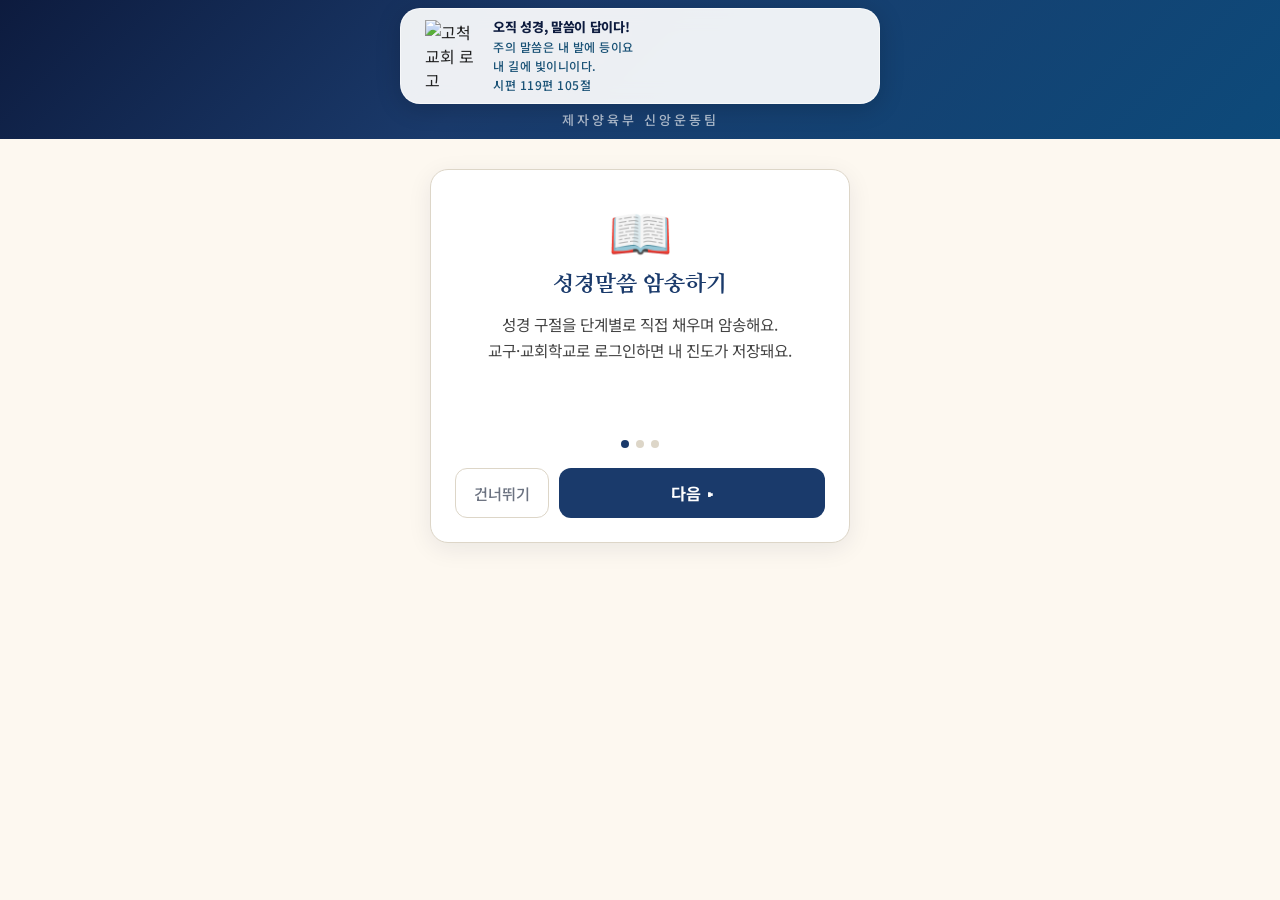
==== index.html @ 645f90b3 "앱 캐시 버전 갱신" ====
<!DOCTYPE html>
<html lang="ko">
<head>
  <meta charset="UTF-8" />
  <meta name="viewport" content="width=device-width, initial-scale=1.0" />
  <script>
    // 야간(다크) 모드: 기본값은 화이트, 사용자가 직접 선택해 저장한 경우만 다크 적용
    (function () {
      try {
        if (localStorage.getItem("theme") === "dark") document.documentElement.classList.add("dark");
      } catch (e) {}
    })();
  </script>
  <title>성경말씀 암송 | 오직 성경, 말씀이 답이다!</title>
  <meta name="description" content="주의 말씀은 내 발에 등이요 내 길에 빛이니이다" />

  <link rel="icon" href="favicon.png" />
  <link rel="apple-touch-icon" href="favicon.png" />
  <link rel="manifest" href="manifest.json" />
  <meta name="theme-color" content="#1a3a6b" />
  <meta name="mobile-web-app-capable" content="yes" />
  <meta name="apple-mobile-web-app-capable" content="yes" />
  <meta name="apple-mobile-web-app-status-bar-style" content="black-translucent" />
  <meta name="apple-mobile-web-app-title" content="성경암송" />

  <meta property="og:type" content="website" />
  <meta property="og:title" content="성경말씀 암송 | 오직 성경, 말씀이 답이다!" />
  <meta property="og:description" content="주의 말씀은 내 발에 등이요 내 길에 빛이니이다" />
  <meta property="og:image" content="https://sewoongkim1.github.io/bible-memorize-church-app/og-cover.png" />
  <meta property="og:image:width" content="1200" />
  <meta property="og:image:height" content="630" />
  <meta property="og:url" content="https://sewoongkim1.github.io/bible-memorize-church-app/" />
  <meta property="og:site_name" content="고척교회 제자양육부 신앙운동팀" />
  <meta name="twitter:card" content="summary_large_image" />

  <link rel="preconnect" href="https://fonts.googleapis.com" />
  <link href="https://fonts.googleapis.com/css2?family=Gowun+Batang:wght@400;700&family=Nanum+Myeongjo:wght@400;700;800&family=Noto+Sans+KR:wght@300;400;500;700;800&display=swap" rel="stylesheet" />
  <link rel="stylesheet" href="style.css?v=20260702a" />
</head>
<body>
  <!-- 앱 시작 스플래시 화면 -->
  <div id="splash">
    <div class="splash-inner">
      <img id="splash-logo" src="https://sewoongkim1.github.io/summer-bible/logo3.png" alt="고척교회" />
      <div class="splash-title">오직 성경, 말씀이 답이다!</div>
      <div class="splash-sub">주의 말씀은 내 발에 등이요<br>내 길에 빛이니이다</div>
    </div>
  </div>
  <script>
    window.__splashStart = Date.now(); // 스플래시 최소 노출 시간 계산용
    // 스플래시 숨기기(콘텐츠 준비되면 app.js가 호출, 못 부르면 최대 4초 뒤 자동)
    window.hideSplash = function () {
      var s = document.getElementById("splash");
      if (!s) return;
      s.classList.add("hide");
      setTimeout(function () { if (s && s.parentNode) s.parentNode.removeChild(s); }, 450);
    };
    setTimeout(window.hideSplash, 7000); // 안전장치(app.js가 최소 5초 유지 후 닫음)
  </script>

  <div class="page-header">
    <div class="logo-wrap">
      <img src="https://sewoongkim1.github.io/summer-bible/logo3.png" alt="고척교회 로고" />
      <div class="logo-tagline">
        <span class="tagline-main">오직 성경, 말씀이 답이다!</span>
        <span class="tagline-sub">주의 말씀은 내 발에 등이요</span>
        <span class="tagline-sub">내 길에 빛이니이다.</span>
        <span class="tagline-sub">시편 119편 105절</span>
      </div>
    </div>
    <p class="hero-subtitle">제자양육부 신앙운동팀</p>
  </div>

  <main id="app">
    <p style="text-align:center;padding:40px">불러오는 중...</p>
  </main>

  <script src="app.js?v=20260702a"></script>
</body>
</html>
---- style.css ----
/* ============================================================
   말씀 한 절 암송 테스트 — 등록 시스템과 동일한 톤
   ============================================================ */
:root {
  --navy: #1a3a6b;
  --navy-dark: #0d1b3e;
  --gold: #c8a84b;
  --cream: #fdf8f0;
  --white: #ffffff;
  --gray: #6b7280;
  --light: #f3f0ea;
  --border: #ddd6c8;
  --green: #2c5f2d;
  --error: #c0392b;
}

* { box-sizing: border-box; margin: 0; padding: 0; }

body {
  font-family: "Noto Sans KR", sans-serif;
  background: var(--cream);
  color: #222;
  min-height: 100vh;
}

/* ---------- 카카오톡 인앱 브라우저 안내 배너 ---------- */
.kakao-ext-bar {
  display: flex; align-items: center; flex-wrap: wrap; gap: 6px 10px;
  background: #fee500; color: #3a1d1d; /* 카카오 옐로 */
  padding: 9px 14px; font-size: 13px; font-weight: 600;
}
.kakao-ext-bar .kakao-ext-msg { flex: 1 1 auto; min-width: 140px; }
.kakao-ext-bar .kakao-ext-open {
  background: #1a3a6b; color: #fff; text-decoration: none;
  padding: 6px 12px; border-radius: 16px; font-weight: 700; white-space: nowrap;
}
.kakao-ext-bar .kakao-ext-close {
  background: transparent; border: none; color: #3a1d1d;
  font-size: 15px; cursor: pointer; padding: 2px 4px; line-height: 1;
}
.kakao-ext-bar .kakao-ext-hint {
  flex: 1 0 100%; font-size: 11px; font-weight: 500; color: #6b4e00;
}

/* ---------- 브랜드 헤더 ---------- */
.page-header {
  display: flex;
  flex-direction: column;
  align-items: center;
  background: linear-gradient(135deg, #0d1b3e 0%, #1a3a6b 40%, #0d4a7a 100%);
  padding: 8px 20px 10px;
  width: 100%;
}
.logo-wrap {
  background: rgba(255, 255, 255, 0.92);
  backdrop-filter: blur(10px);
  border: 1px solid rgba(255, 255, 255, 0.6);
  border-radius: 20px;
  padding: 10px 24px;
  margin-bottom: 6px;
  display: flex;
  align-items: center;
  gap: 18px;
  box-shadow: 0 4px 24px rgba(0, 0, 0, 0.18);
  width: 100%;
  max-width: 480px;
}
.logo-wrap img { width: 50px; height: auto; display: block; flex-shrink: 0; }
.logo-tagline { display: flex; flex-direction: column; gap: 2px; }
.logo-tagline .tagline-main {
  font-size: 13px; font-weight: 800; color: #0d1b3e;
  letter-spacing: -0.3px; line-height: 1.3;
}
.logo-tagline .tagline-sub {
  font-size: 12px; font-weight: 500; color: #1a5276; letter-spacing: 0.5px;
}
.hero-subtitle {
  font-size: 13px; font-weight: 500;
  color: rgba(255, 255, 255, 0.65); letter-spacing: 3px;
}

/* ---------- 본문 래퍼 ---------- */
#app {
  max-width: 600px;
  margin: 0 auto;
  padding: 12px 16px 28px;
}

h1 {
  font-family: "Nanum Myeongjo", serif;
  font-size: 12.6px; /* 기존 18px의 0.7배 */
  font-weight: 800;
  color: var(--navy);
  text-align: center;
  letter-spacing: -0.3px;
  margin-bottom: 20px;
}

.error { color: var(--error); }

/* '매일 암송 구절 알림 받기' 버튼 — 요약 카드 안에서 다른 버튼과 같은 너비 */
.remind-cta {
  display: block;
  width: 100%;
  margin: 0 0 8px;
  text-align: center;
  background: #eef1f8;
  border: 1.5px solid var(--navy);
  color: var(--navy);
  font-weight: 700;
  text-decoration: none;
  padding: 12px;
  border-radius: 12px;
  font-size: .98rem;
  transition: background 0.15s, color 0.15s;
}
.remind-cta:hover { background: var(--navy); color: #fff; }

/* 본문 상단 제목 (가운데 정렬) */
.page-title {
  display: block;
  text-align: center;
  font-family: "Noto Sans KR", sans-serif; /* 헤더 tagline-main과 동일 폰트 */
  font-size: 12.8px;
  font-weight: 800;
  color: var(--navy);
  letter-spacing: -0.3px;
  margin-bottom: 20px;
}

/* 진입 화면 헤더 (가운데 정렬 타이틀 + 부제) */
.entry-header { text-align: center; margin-bottom: 2px; }
.entry-main-title {
  font-family: "Noto Sans KR", sans-serif;
  font-size: 18px; font-weight: 800; color: var(--navy);
  letter-spacing: -0.3px; line-height: 1.25; margin: 0;
}
.entry-sub-title {
  font-family: "Nanum Myeongjo", serif;
  font-weight: 600; color: #1a5276; margin: 4px 0 0;
  /* 모바일에서도 한 줄 유지: 화면 폭에 맞춰 글자 크기 축소 */
  white-space: nowrap;
  font-size: clamp(11px, 3.7vw, 15px);
  letter-spacing: -0.2px;
}

/* ---------- 화면 1: 구절 목록 ---------- */
.verse-grid {
  display: flex;
  flex-direction: column;
  gap: 6px;
}

/* 가로로 긴 카드(한 줄 = 한 구절) */
.verse-card {
  position: relative;
  display: flex;
  align-items: center;
  gap: 10px;
  background: var(--white);
  border: 1px solid var(--border);
  border-radius: 12px;
  padding: 7px 14px;
  cursor: pointer;
  box-shadow: 0 2px 12px rgba(26, 58, 107, 0.08);
  transition: transform 0.12s, box-shadow 0.12s;
}
.verse-card:hover {
  transform: translateY(-1px);
  box-shadow: 0 4px 16px rgba(26, 58, 107, 0.14);
}
.verse-card.status-done {
  border-color: var(--gold);
  background: #fffdf6;
}

.verse-no {
  font-family: "Nanum Myeongjo", serif;
  color: var(--gold);
  font-size: 15px;
  font-weight: 800;
  min-width: 30px;
  text-align: center;
}
.verse-ref {
  font-weight: 700;
  font-size: 15px;
  color: var(--navy);
  white-space: nowrap;
}
.verse-hint {
  flex: 1;
  min-width: 0; /* flex 항목이 줄어들며 ellipsis 되도록(한 줄 유지) */
  color: var(--gray);
  font-size: 13px;
  white-space: nowrap;
  overflow: hidden;
  text-overflow: ellipsis;
}

/* 진행 상태 배지 */
.verse-status {
  flex-shrink: 0;
  margin-left: auto;
  font-size: 11px;
  font-weight: 700;
  padding: 3px 10px;
  border-radius: 12px;
  white-space: nowrap;
}
.verse-status.status-none { color: var(--gray); background: var(--light); }
.verse-status.status-s1 { color: var(--navy); background: #e7ecf5; }
.verse-status.status-s2 { color: var(--white); background: var(--navy); }
.verse-status.status-done { color: var(--navy-dark); background: #f4e3ad; }

/* 구절 목록 카드 '듣기' 버튼(아이콘, 한 줄 유지) */
.card-listen {
  flex-shrink: 0;
  width: 36px; height: 36px; padding: 0;
  display: flex; align-items: center; justify-content: center;
  background: #eef1f8; border: 1px solid var(--border);
  border-radius: 999px; font-size: 17px; cursor: pointer;
  transition: background 0.15s;
}
.card-listen:hover { background: #dde4f2; }

/* ---------- 화면 2: 테스트 ---------- */
.test-top {
  display: flex;
  align-items: center;
  justify-content: space-between;
  margin-bottom: 16px;
}
.test-head {
  display: flex;
  align-items: center;
  gap: 10px;
}

/* 정답 보기 + 음성 암송 버튼을 한 줄에 (줄넘김 방지) */
.btn-row {
  display: flex;
  align-items: center;
  justify-content: center;
  gap: 6px;
  flex-wrap: nowrap;
}
.btn-row .answer-btn,
.btn-row .voice-btn,
.btn-row .voice-stop {
  margin-top: 0;
  flex: 1 1 0;
  min-width: 0;
  max-width: 170px;
  justify-content: center;
  padding: 9px 6px;
  font-size: 12px;
  white-space: nowrap;
}
.btn-row .voice-stop { border-radius: 22px; }
.voice-btn:disabled,
.voice-stop:disabled { opacity: 0.4; cursor: not-allowed; }

.back-btn,
.answer-btn {
  display: inline-flex;
  align-items: center;
  gap: 4px;
  background: #eef1f8; /* 옅은 네이비 톤 */
  border: 1.5px solid var(--navy);
  color: var(--navy);
  font-weight: 700;
  cursor: pointer;
  padding: 7px 15px;
  border-radius: 20px;
  font-size: 13px;
  font-family: inherit;
  transition: background 0.15s, color 0.15s;
}
.back-btn:hover,
.answer-btn:hover { background: var(--navy); color: var(--white); }

.test-screen {
  max-width: 480px;
  margin: 0 auto;
}

.test-card {
  padding: 24px;
  background: var(--white);
  border: 1px solid var(--border);
  border-radius: 12px;
  box-shadow: 0 2px 12px rgba(26, 58, 107, 0.08);
}

/* 단계 위 설교 영상 링크 */
.sermon-banner {
  display: flex;
  align-items: center;
  gap: 12px;
  background: linear-gradient(135deg, #0d1b3e 0%, #1a3a6b 100%);
  color: var(--white);
  text-decoration: none;
  padding: 12px 16px;
  border-radius: 10px;
  margin-top: 18px;
}
.sermon-banner:hover { filter: brightness(1.1); }
.sermon-banner-icon {
  flex-shrink: 0;
  width: 30px;
  height: 30px;
  border-radius: 50%;
  background: var(--gold);
  color: var(--navy-dark);
  font-size: 12px;
  display: flex;
  align-items: center;
  justify-content: center;
}
.sermon-banner-text { display: flex; flex-direction: column; gap: 1px; line-height: 1.35; }
.sermon-banner-title { font-size: 14px; font-weight: 700; }
.sermon-banner-pastor { font-size: 11px; color: rgba(255, 255, 255, 0.7); }

.test-stage {
  display: inline-block;
  background: var(--navy);
  color: var(--white);
  font-size: 11px;
  font-weight: 700;
  padding: 3px 12px;
  border-radius: 12px;
  letter-spacing: 1px;
}
.test-ref {
  font-family: "Nanum Myeongjo", serif;
  font-weight: 800;
  font-size: 15.4px;
  color: var(--navy);
  letter-spacing: 0.3px;
  padding-left: 10px;
  border-left: 3px solid var(--gold);
  line-height: 1.1;
}
.test-sentence {
  font-family: "Gowun Batang", serif;
  font-weight: 700;
  font-size: 19px;
  line-height: 2.1;
  margin-bottom: 20px;
  color: #1a1a1a;
}
.word-fixed { margin-right: 4px; }

.word-input {
  text-align: center;
  font-family: "Gowun Batang", serif;
  font-weight: 700;
  font-size: 19px;
  min-width: 2.5em;
  margin: 0 3px;
  padding: 0 2px;
  border: none;
  border-bottom: 2px solid var(--border);
  outline: none;
  background: transparent;
  color: #222;
}
.word-input:focus { border-bottom-color: var(--navy); }
.word-input.correct { border-bottom-color: var(--green); color: var(--green); }
.word-input.wrong {
  border-bottom-color: var(--error);
  color: var(--error);
  animation: shake 0.2s;
}

@keyframes shake {
  0%, 100% { transform: translateX(0); }
  25% { transform: translateX(-3px); }
  75% { transform: translateX(3px); }
}

/* ---------- 정답 보기 ---------- */
/* .answer-btn 스타일은 .back-btn과 통일 (위쪽 공통 규칙 참고) */

.answer-panel {
  margin-top: 14px;
  padding: 16px;
  background: var(--light);
  border: 1px solid var(--border);
  border-radius: 10px;
}
.answer-panel[hidden] { display: none; }
.answer-title {
  font-size: 11px;
  font-weight: 700;
  color: var(--gold);
  letter-spacing: 1px;
  margin-bottom: 8px;
}
.answer-text {
  font-family: "Gowun Batang", serif;
  font-weight: 700;
  font-size: 18px;
  line-height: 1.95;
  color: #1a1a1a;
}
.answer-text .ans-word {
  color: var(--navy);
  background: #f4e3ad;
  border-radius: 3px;
  padding: 0 3px;
  font-weight: 700;
}
.back-to-test-btn {
  margin-top: 14px;
  background: var(--navy);
  color: var(--white);
  border: none;
  padding: 9px 18px;
  border-radius: 8px;
  cursor: pointer;
  font-size: 13px;
  font-weight: 700;
  font-family: inherit;
}
.back-to-test-btn:hover { background: #16315c; }

/* ---------- 음성 암송 ---------- */
.voice-btn {
  display: inline-flex;
  align-items: center;
  gap: 5px;
  margin-top: 14px;
  background: var(--gold);
  color: var(--navy-dark);
  border: none;
  font-weight: 800;
  cursor: pointer;
  padding: 10px 18px;
  border-radius: 22px;
  font-size: 14px;
  font-family: inherit;
}
.voice-btn:hover { filter: brightness(1.05); }

.voice-panel {
  margin-top: 14px;
  padding: 16px;
  background: var(--light);
  border: 1px solid var(--border);
  border-radius: 10px;
  text-align: center;
}
.voice-panel[hidden] { display: none; }
.voice-status { font-size: 13px; color: var(--navy); font-weight: 700; }
.voice-live { margin: 10px 0; min-height: 22px; font-size: 15px; color: #333; line-height: 1.6; }
.voice-stop {
  background: var(--error); color: #fff; border: none; font-weight: 700;
  padding: 9px 18px; border-radius: 8px; cursor: pointer; font-family: inherit; font-size: 13px;
}

.voice-result { margin-top: 14px; }
.voice-result:empty { display: none; }
.voice-summary { font-size: 14px; color: var(--gray); margin-bottom: 10px; }
.voice-pct { font-weight: 800; }
.voice-pct.pass { color: var(--green); }
.voice-pct.fail { color: var(--error); }
.voice-words { font-size: 17px; line-height: 1.9; margin-bottom: 10px; }
.voice-words .v-ok { color: var(--green); font-weight: 700; }
.voice-words .v-no { color: var(--error); text-decoration: line-through; opacity: 0.7; }
.voice-heard { font-size: 12px; color: var(--gray); background: var(--cream); border: 1px dashed var(--border); border-radius: 8px; padding: 8px 10px; margin-bottom: 10px; }
.voice-msg { font-size: 13px; color: var(--gray); line-height: 1.7; margin-top: 12px; }

/* ---------- 결과 ---------- */
#result-area { margin-top: 14px; text-align: center; }
#result-area:empty { display: none; }
.result-score {
  font-family: "Nanum Myeongjo", serif;
  font-size: 34px;
  font-weight: 800;
  color: var(--navy);
  margin-top: 20px;
}
.result-label { color: var(--gray); margin-top: 2px; }
.result-actions { margin-top: 14px; }

.next-btn {
  background: var(--navy);
  color: var(--white);
  border: none;
  padding: 10px 22px;
  border-radius: 8px;
  cursor: pointer;
  font-size: 14px;
  font-weight: 700;
  font-family: inherit;
}
.next-btn:hover { background: #16315c; }

.complete-badge {
  display: inline-block;
  background: var(--navy);
  color: var(--gold);
  font-weight: 800;
  font-size: 16px;
  padding: 9px 20px;
  border-radius: 24px;
  margin-bottom: 12px;
  font-family: "Nanum Myeongjo", serif;
}
.sermon-link {
  display: block;
  margin-top: 8px;
  color: var(--navy);
  font-size: 13px;
  font-weight: 600;
  text-decoration: none;
}
.sermon-link:hover { text-decoration: underline; }

/* ============================================================
   회원 버전 — 진입(식별)·요약·목록 네비
   ============================================================ */

/* ---------- 진입(식별) 화면 ---------- */
.entry-screen { padding: 4px 14px 20px; }
.entry-card {
  max-width: 460px; margin: 0 auto; background: var(--white);
  border: 1px solid var(--border); border-radius: 16px;
  padding: 16px 18px; box-shadow: 0 6px 20px rgba(13,27,62,.06);
}
.entry-title {
  font-family: "Nanum Myeongjo", serif; color: var(--navy);
  font-size: 1.2rem; text-align: center; margin-bottom: 6px;
}
.entry-sub {
  color: var(--gray); font-size: .8rem; text-align: center;
  line-height: 1.45; margin-bottom: 14px;
}
.entry-field { margin-bottom: 11px; }
.entry-label {
  font-weight: 700; color: var(--navy); font-size: .85rem; margin-bottom: 5px;
}
/* 라벨 + 입력칸을 한 줄에 (목장·학년·성명) */
.entry-field.inline { display: flex; align-items: center; gap: 10px; }
.entry-field.inline .entry-label { margin-bottom: 0; flex: 0 0 auto; min-width: 42px; }
.entry-field.inline .entry-input { flex: 1 1 auto; }
.entry-input {
  width: 100%; padding: 9px 12px; font-size: .95rem;
  border: 1px solid var(--border); border-radius: 10px; background: var(--cream);
  font-family: inherit;
}
.entry-input:focus { outline: none; border-color: var(--navy); background: #fff; }

.radio-row { display: flex; gap: 6px; }
/* 교구·부서 칩은 4열 그리드로 고정(좁은 화면에서도 한 줄에 4개) */
.radio-row.wrap { display: grid; grid-template-columns: repeat(4, 1fr); gap: 6px; }
.radio-chip { position: relative; cursor: pointer; }
.radio-chip input { position: absolute; opacity: 0; inset: 0; cursor: pointer; }
.radio-chip span {
  display: inline-block; padding: 7px 12px; border-radius: 999px;
  border: 1px solid var(--border); background: var(--cream);
  font-size: .85rem; color: #444; transition: all .15s; user-select: none;
}
/* 그리드 칸을 가득 채우도록 */
.radio-row.wrap .radio-chip span {
  display: block; text-align: center; padding: 7px 4px;
}
.radio-chip input:checked + span {
  background: var(--navy); color: #fff; border-color: var(--navy); font-weight: 700;
}

.entry-error {
  color: var(--error); font-size: .82rem; text-align: center;
  margin-bottom: 8px; font-weight: 500;
}
.privacy-box {
  border: 1px solid var(--border); border-radius: 12px;
  background: #f7f4ee; padding: 11px 12px; margin: 10px 0 12px;
  text-align: left;
}
.privacy-title {
  color: var(--navy); font-weight: 800; font-size: .92rem; margin-bottom: 4px;
}
.privacy-box p {
  margin: 0; color: #555; font-size: .8rem; line-height: 1.55;
}
.privacy-more {
  margin: 8px 0 7px; padding: 5px 10px; border: 1px solid var(--border);
  border-radius: 999px; background: var(--white); color: var(--navy);
  font-size: .78rem; font-weight: 700; cursor: pointer; font-family: inherit;
}
.privacy-more:hover { background: #eef2f8; }
.privacy-consent {
  display: flex; align-items: flex-start; gap: 7px; color: #333;
  font-size: .82rem; font-weight: 700; line-height: 1.45; cursor: pointer;
}
.privacy-consent input { margin-top: 3px; flex: none; }
.entry-submit {
  width: 100%; padding: 11px; font-size: 1rem; font-weight: 700;
  color: #fff; background: var(--navy); border: none; border-radius: 12px;
  cursor: pointer; font-family: inherit; transition: background .15s;
}
.entry-submit:hover { background: var(--navy-dark); }

/* ---------- 본인 기록 요약 화면 ---------- */
.summary-screen { padding: 8px 14px 16px; }
.summary-card {
  position: relative;
  max-width: 460px; margin: 0 auto; background: var(--white);
  border: 1px solid var(--border); border-radius: 16px;
  padding: 16px 18px; box-shadow: 0 6px 20px rgba(13,27,62,.06); text-align: center;
}
/* 인사말(왼쪽 가운데) + 아이콘(오른쪽)을 같은 줄에 */
.summary-headrow {
  display: flex; align-items: center; gap: 4px; margin-bottom: 6px;
}
.summary-icons {
  display: flex; gap: 5px; flex: none;
}
.summary-icon {
  width: 34px; height: 34px; padding: 0;
  border: 1px solid var(--border); border-radius: 50%;
  background: var(--bg); color: var(--navy);
  font-size: 16px; line-height: 1; cursor: pointer;
  display: flex; align-items: center; justify-content: center;
}
.summary-icon:hover { background: #eef2f8; }
.dark .summary-icon { background: #223049; border-color: #33465f; color: #e6e9ef; }
/* 설정 화면 헤더: 제목 중앙 + 우측 작은 '뒤로' 버튼 */
.settings-head {
  position: relative; display: flex; align-items: center;
  justify-content: center; margin: 2px 0 12px;
}
.settings-head .rank-title { margin: 0; }
.settings-back-btn {
  position: absolute; right: 0;
  padding: 6px 12px; border: 1px solid var(--border); border-radius: 8px;
  background: var(--bg); color: var(--navy);
  font-size: 14px; font-weight: 700; cursor: pointer;
}
.settings-back-btn:hover { background: #eef2f8; }
.dark .settings-back-btn { background: #223049; border-color: #33465f; color: #e6e9ef; }

/* 설정 화면 — 듣기 속도 선택 */
.setting-block {
  border: 1px solid var(--border); border-radius: 12px;
  padding: 12px; margin: 0 0 8px; background: var(--bg);
}
.setting-label {
  font-weight: 700; color: var(--navy); font-size: .96rem; margin-bottom: 8px;
}
.tts-rate-row { display: flex; gap: 6px; margin-bottom: 8px; }
.tts-rate-row button {
  flex: 1; padding: 9px 4px; font-size: .86rem; font-weight: 700;
  border: 1.5px solid var(--border); border-radius: 9px;
  background: var(--white); color: var(--navy); cursor: pointer; font-family: inherit;
}
.tts-rate-row button.on { background: var(--navy); color: #fff; border-color: var(--navy); }
.tts-preview {
  width: 100%; padding: 10px; font-size: .92rem; font-weight: 700;
  border: 1.5px solid var(--navy); border-radius: 10px;
  background: #eef1f8; color: var(--navy); cursor: pointer; font-family: inherit;
}
.tts-preview:hover { background: #dce3f5; }
.dark .setting-block { background: #1c2536; border-color: #33465f; }
.dark .setting-label { color: #e6e9ef; }
.dark .tts-rate-row button { background: #223049; color: #cdd9f2; border-color: #3a4a68; }
.dark .tts-rate-row button.on { background: #3a4a68; color: #fff; border-color: #4a5f8a; }
.dark .tts-preview { background: #232c3f; color: #cdd9f2; border-color: #3a4a68; }
.summary-hello {
  flex: 1; /* 아이콘 영역을 제외한 나머지 폭에서 가운데 정렬 */
  font-family: "Nanum Myeongjo", serif; color: var(--navy);
  font-size: 0.82rem; /* 0.91rem의 0.9배 */ line-height: 1.35; margin-bottom: 0;
}
/* 인사 문구 내 소속(화평-20 등)과 '성도님'은 작게, 이름만 크게 */
.summary-hello .summary-affil,
.summary-hello .summary-honor { font-size: 0.8rem; font-weight: 600; color: var(--navy); }
/* 인사 문구 내 로그인 정보(이름·소속) 강조 */
.summary-hello .summary-user {
  font-size: 1rem; /* 기존 1.25rem의 0.8배 */ font-weight: 800; color: var(--navy);
  letter-spacing: -0.3px;
}
.gauge-wrap { margin-bottom: 6px; }
.gauge-pct {
  font-size: 2.6rem; font-weight: 800; color: var(--gold);
  font-family: "Nanum Myeongjo", serif; line-height: 1;
}
.gauge-bar {
  height: 12px; background: var(--light); border-radius: 999px;
  overflow: hidden; margin: 0 0 4px;
}
.gauge-fill {
  height: 100%; background: linear-gradient(90deg, var(--gold), #e0c674);
  border-radius: 999px; transition: width .5s ease;
}
.gauge-sub { color: var(--gray); font-size: .85rem; }
.gauge-sub b { color: var(--navy); }

.stat-grid {
  display: grid; grid-template-columns: repeat(4, 1fr);
  gap: 8px; margin-bottom: 12px;
}
.stat-box {
  border-radius: 12px; padding: 8px 6px; border: 1px solid var(--border);
  background: var(--cream);
}
.stat-num { font-size: 1.5rem; font-weight: 800; color: var(--navy); }
.stat-lbl { font-size: .72rem; color: var(--gray); margin-top: 2px; }
.stat-box.status-done { background: #eaf5ec; border-color: #bcdfc1; }
.stat-box.status-done .stat-num { color: var(--green); }
.stat-box.status-s2 { background: #fff6e0; border-color: #ecd9a0; }
.stat-box.status-s1 { background: #f0f4fb; border-color: #c9d8ef; }

.summary-next {
  font-size: .92rem; color: #444; margin-bottom: 12px;
  padding: 9px; background: var(--cream); border-radius: 10px;
}
.summary-next b { color: var(--navy); }

/* 세 버튼 공통 크기·테두리(조화) — 채움 색으로만 위계 구분 */
.summary-go {
  width: 100%; padding: 12px; font-size: .98rem; font-weight: 700;
  color: #fff; background: var(--navy); border: 1.5px solid var(--navy); border-radius: 12px;
  cursor: pointer; font-family: inherit; margin-bottom: 8px;
  transition: background .15s, transform .12s, box-shadow .15s;
}
.summary-go:hover {
  background: var(--navy-dark); border-color: var(--navy-dark);
  transform: translateY(-2px); box-shadow: 0 6px 16px rgba(13,27,62,.28);
}
.summary-go:active { transform: translateY(0); box-shadow: 0 2px 8px rgba(13,27,62,.22); }
.summary-install {
  display: block;
  width: 100%;
  margin: 0 0 8px;
  text-align: center;
  background: #eef1f8;
  border: 1.5px solid var(--navy);
  color: var(--navy);
  font-weight: 700;
  text-decoration: none;
  padding: 12px;
  border-radius: 12px;
  font-size: .98rem;
  cursor: pointer;
  font-family: "Noto Sans KR", sans-serif;
  transition: background 0.15s;
}
.summary-install:hover { background: #dce3f5; }

/* ---------- 공유하기 버튼 ---------- */
.summary-share {
  display: block;
  width: 100%;
  margin: 0 0 8px;
  text-align: center;
  background: #eef5ee;
  border: 1.5px solid var(--green);
  color: var(--green);
  font-weight: 700;
  padding: 12px;
  border-radius: 12px;
  font-size: .98rem;
  cursor: pointer;
  font-family: "Noto Sans KR", sans-serif;
  transition: background 0.15s;
}
.summary-share:hover { background: #d6ecd6; }

/* ---------- 공유 토스트 ---------- */
.share-toast {
  position: fixed;
  bottom: 30px;
  left: 50%;
  transform: translateX(-50%) translateY(20px);
  background: rgba(26, 58, 107, 0.93);
  color: #fff;
  padding: 12px 22px;
  border-radius: 24px;
  font-size: .92rem;
  font-weight: 600;
  white-space: nowrap;
  opacity: 0;
  transition: opacity 0.3s, transform 0.3s;
  z-index: 9999;
  pointer-events: none;
  max-width: 90vw;
  word-break: keep-all;
}
.share-toast.share-toast-show {
  opacity: 1;
  transform: translateX(-50%) translateY(0);
}

.summary-change {
  margin-bottom: 8px;
  width: 100%; padding: 12px; font-size: .98rem; font-weight: 600;
  color: var(--gray); background: #fff; border: 1.5px solid var(--border);
  border-radius: 12px; cursor: pointer; font-family: inherit;
}
.summary-change:hover { background: var(--cream); }

/* 요약 화면 도움말 버튼 (한 줄 전체) */
.summary-help {
  width: 100%; padding: 12px; font-size: .98rem; font-weight: 700;
  color: var(--navy); background: #eef1f8; border: 1.5px solid var(--navy);
  border-radius: 12px; cursor: pointer; font-family: inherit; margin-bottom: 8px;
  transition: background .15s, color .15s;
}
.summary-help:hover { background: var(--navy); color: #fff; }

/* ---------- 목록 상단 네비 ---------- */
.list-nav {
  display: flex; flex-direction: column; align-items: stretch; gap: 8px;
  max-width: 720px; margin: 0 auto 6px; padding: 2px 0;
}
/* 기록보기: 요약 화면 '암송하러 가기'와 동일 스타일 — 채운 네이비 */
.list-nav .nav-record {
  max-width: none; width: 100%; text-align: center;
  padding: 12px; font-size: .98rem; font-weight: 700; border-radius: 12px;
  background: var(--navy); color: #fff; border: 1.5px solid var(--navy);
}
.list-nav .nav-record:hover { background: var(--navy-dark); color: #fff; }
/* 도움말: 요약 화면 '도움말 보기'와 동일 스타일 — 옅은 네이비 + 네이비 테두리 */
.list-nav .help-btn {
  width: 100%; padding: 12px; font-size: .98rem; font-weight: 700; border-radius: 12px;
  background: #eef1f8; color: var(--navy); border: 1.5px solid var(--navy);
}
.list-nav .help-btn:hover { background: var(--navy); color: #fff; }
.nav-btn {
  background: transparent; border: 1px solid var(--border); border-radius: 999px;
  padding: 7px 14px; font-size: .85rem; color: var(--navy); cursor: pointer;
  font-family: inherit; font-weight: 500;
}
.nav-btn:hover { background: var(--white); }
/* 로그인 정보를 담은 '내 기록' 버튼 — 알림 버튼(remind-cta)과 동일 스타일 */
.nav-record {
  margin: 0; cursor: pointer; font-family: inherit;
  font-size: .88rem; /* remind-cta .98rem의 0.9배 */
}
.nav-record:hover { background: var(--navy); color: #fff; }
.nav-user {
  display: flex; flex-direction: column; align-items: flex-end;
  color: var(--navy); font-weight: 700; line-height: 1.25; text-align: right;
}
.nav-user .nav-user-l1 { font-size: .82rem; white-space: nowrap; }
.nav-user .nav-user-l2 { font-size: .9rem; white-space: nowrap; }

/* ============================================================
   첫 방문 인트로 + 도움말
   ============================================================ */
.help-btn {
  background: #eef1f8; border: 1px solid var(--navy); color: var(--navy);
  font-weight: 700; font-size: 13px; padding: 6px 13px; border-radius: 999px;
  cursor: pointer; font-family: inherit; transition: background 0.15s, color 0.15s;
  flex-shrink: 0;
}
.help-btn:hover { background: var(--navy); color: #fff; }

/* ---------- 인트로(첫 방문) ---------- */
.intro-screen { padding: 18px 14px 40px; }
.intro-card {
  max-width: 420px; margin: 0 auto; background: var(--white);
  border: 1px solid var(--border); border-radius: 18px;
  padding: 34px 24px 24px; text-align: center;
  box-shadow: 0 6px 24px rgba(13, 27, 62, 0.08);
}
.intro-icon { font-size: 52px; line-height: 1; margin-bottom: 14px; }
.intro-title {
  font-family: "Nanum Myeongjo", serif; font-weight: 800;
  font-size: 1.4rem; color: var(--navy); margin-bottom: 14px;
}
.intro-body { color: #444; font-size: 0.98rem; line-height: 1.65; min-height: 110px; }
.intro-dots { display: flex; justify-content: center; gap: 7px; margin: 18px 0 20px; }
.intro-dot { width: 8px; height: 8px; border-radius: 50%; background: var(--border); transition: background 0.15s; }
.intro-dot.on { background: var(--navy); }
.intro-nav { display: flex; gap: 10px; }
.intro-skip {
  flex: 0 0 auto; padding: 13px 18px; border-radius: 12px;
  background: transparent; border: 1px solid var(--border); color: var(--gray);
  font-weight: 500; font-size: 0.95rem; cursor: pointer; font-family: inherit;
}
.intro-next {
  flex: 1; padding: 13px; border-radius: 12px; border: none;
  background: var(--navy); color: #fff; font-weight: 700; font-size: 1.02rem;
  cursor: pointer; font-family: inherit; transition: background 0.15s;
}
.intro-next:hover { background: var(--navy-dark); }
.intro-foot { margin-top: 16px; font-size: 0.78rem; color: var(--gray); }

/* ---------- 도움말 화면 ---------- */
.help-screen { padding: 14px 14px 50px; }
.help-card {
  max-width: 560px; margin: 0 auto; background: var(--white);
  border: 1px solid var(--border); border-radius: 16px;
  padding: 22px 22px 26px; box-shadow: 0 4px 18px rgba(13, 27, 62, 0.06);
}
.help-top {
  display: flex; align-items: center; justify-content: space-between;
  margin-bottom: 8px; border-bottom: 1px solid var(--light); padding-bottom: 12px;
}
.help-title {
  font-family: "Nanum Myeongjo", serif; font-size: 1.3rem;
  font-weight: 800; color: var(--navy); margin: 0;
}
.help-close {
  background: transparent; border: 1px solid var(--border); border-radius: 999px;
  padding: 6px 13px; font-size: 0.85rem; color: var(--gray); cursor: pointer; font-family: inherit;
  transition: background .15s, color .15s, border-color .15s;
}
.help-close:hover { background: var(--navy); color: #fff; border-color: var(--navy); }
.help-section { padding: 16px 2px; border-bottom: 1px solid var(--light); }
.help-section h3 {
  font-size: 1.02rem; color: var(--navy); margin: 0 0 8px;
  font-family: "Noto Sans KR", sans-serif; font-weight: 800;
}
.help-section p { color: #444; font-size: 0.92rem; line-height: 1.6; margin: 6px 0 0; }
.help-section ul { margin: 6px 0 0; padding-left: 18px; }
.help-section li { color: #444; font-size: 0.92rem; line-height: 1.7; }
.help-section b { color: var(--navy); }
.help-go {
  display: block; width: 100%; margin-top: 20px; padding: 14px;
  border: none; border-radius: 12px; background: var(--navy); color: #fff;
  font-weight: 700; font-size: 1.02rem; cursor: pointer; font-family: inherit;
  transition: background .15s, transform .12s, box-shadow .15s;
}
.help-go:hover { background: var(--navy-dark); transform: translateY(-2px); box-shadow: 0 6px 16px rgba(13,27,62,.28); }

/* ============================================================
   매일 말씀 암송 도전(챌린지) + 순위
   ============================================================ */

/* 요약 화면의 도전 버튼 강조 (골드 계열) */
.summary-go.challenge-cta{
  background:linear-gradient(135deg,#c8a84b 0%,#d9bd68 100%);
  color:var(--navy-dark); border:1.5px solid var(--gold);
}
.summary-go.challenge-cta:hover{ background:linear-gradient(135deg,#bd9c3f 0%,#ccae59 100%); color:var(--navy-dark); }

/* 도전 화면 배지 */
.test-stage.challenge-badge{ background:var(--gold); color:var(--navy-dark); }
.challenge-hint-line{
  text-align:center; color:var(--gray); font-size:.86rem; line-height:1.5; margin:2px 0 14px;
}
.challenge-hint-line b{ color:var(--navy); }

/* 도전 완료 화면 */
.cd-card{ text-align:center; }
.cd-emoji{ font-size:52px; line-height:1; margin-bottom:6px; }
.cd-title{ font-family:"Nanum Myeongjo",serif; font-weight:800; color:var(--navy); font-size:1.5rem; }
.cd-sub{ color:var(--gray); font-size:.92rem; margin-top:6px; }
.cd-count{ margin:12px 0 20px; font-size:1rem; color:#444; }
.cd-count b{ color:var(--gold); font-weight:800; }

/* 순위 화면 */
.rank-screen{ max-width:520px; margin:0 auto; }
.rank-title{
  text-align:center; font-family:"Nanum Myeongjo",serif; color:var(--navy);
  font-size:1.35rem; font-weight:800; margin:4px 0 14px;
}
.rank-filter{ display:flex; gap:7px; justify-content:center; flex-wrap:wrap; margin-bottom:16px; }
.rank-filter button{
  border:1px solid var(--border); background:#fff; color:var(--navy);
  border-radius:999px; padding:7px 14px; font-size:.85rem; font-weight:600;
  cursor:pointer; font-family:inherit; transition:all .15s;
}
.rank-filter button:hover{ background:var(--cream); }
.rank-filter button.on{ background:var(--navy); color:#fff; border-color:var(--navy); }

/* 내 순위 (최상단 고정) */
.my-rank{
  display:flex; align-items:center; gap:10px; flex-wrap:wrap;
  background:linear-gradient(135deg,#0d1b3e 0%,#1a3a6b 100%); color:#fff;
  border-radius:14px; padding:14px 16px; margin-bottom:14px;
  box-shadow:0 4px 16px rgba(13,27,62,.18);
}
.my-rank .mr-label{ font-size:.78rem; color:rgba(255,255,255,.75); }
.my-rank .mr-rank{ font-size:1.3rem; font-weight:800; min-width:1.6em; text-align:center; }
.my-rank .mr-name{ font-weight:800; font-size:1.05rem; }
.my-rank .mr-cnt{ margin-left:auto; font-weight:800; color:var(--gold); }
.my-rank .mr-cnt.none{ color:rgba(255,255,255,.85); font-weight:600; font-size:.85rem; }

/* 순위 리스트 */
.rank-list{ display:flex; flex-direction:column; gap:7px; }
.rank-row{
  display:flex; align-items:center; gap:12px;
  background:#fff; border:1px solid var(--border); border-radius:11px; padding:11px 14px;
}
.rank-row.top{ border-color:var(--gold); background:#fffdf6; }
.rank-row.me{ box-shadow:0 0 0 2px var(--navy) inset; }
.rank-row .rk-no{ font-size:1.05rem; font-weight:800; color:var(--navy); min-width:1.8em; text-align:center; }
.rank-row .rk-name{ font-weight:700; color:#222; }
.rank-row .rk-so{ color:var(--gray); font-size:.82rem; }
.rank-row .rk-cnt{ margin-left:auto; font-weight:800; color:var(--navy); }
.rank-row.top .rk-cnt{ color:var(--gold); }
.rank-msg{ text-align:center; color:var(--gray); padding:30px 10px; line-height:1.6; }
.rank-msg.err{ color:var(--error); }
.rank-more{ text-align:center; color:var(--gray); font-size:.82rem; margin-top:10px; }

/* 도전 화면 — 남은 빈칸 표시 */
.challenge-remain{
  text-align:center; font-size:.9rem; font-weight:700; color:var(--gray);
  margin:12px 0 4px; transition:color .15s;
}
.challenge-remain.clear{ color:var(--green); }

/* 순위 화면 — 날짜 직접 선택 (한 줄에 들어오도록 작게) */
.rank-dates{
  display:flex; align-items:center; justify-content:center; gap:5px;
  flex-wrap:nowrap; margin-bottom:16px;
}
.rank-dates input[type=date]{
  flex:1 1 0; min-width:0;
  padding:6px 6px; border:1px solid var(--border); border-radius:8px;
  background:#fff; font-family:inherit; font-size:.76rem; color:var(--navy);
}
.rank-dates .rd-sep{ flex:0 0 auto; color:var(--gray); font-size:.8rem; }
.rank-dates .rd-go{
  flex:0 0 auto; padding:7px 13px; border:none; border-radius:999px; background:var(--navy);
  color:#fff; font-weight:700; font-size:.82rem; cursor:pointer; font-family:inherit;
}
.rank-dates .rd-go:hover{ background:var(--navy-dark); }

/* ---- 순위/내참여 모드 전환 바 ---- */
.rank-mode{ display:flex; gap:8px; justify-content:center; margin:2px 0 12px; }
.rank-mode button{
  flex:1 1 0; max-width:200px; padding:10px; border:1.5px solid var(--navy);
  background:#eef1f8; color:var(--navy); font-weight:700; font-size:.92rem;
  border-radius:12px; cursor:pointer; font-family:inherit; transition:all .15s;
}
.rank-mode button.on{ background:var(--navy); color:#fff; }
.rank-mode button:hover{ background:var(--navy); color:#fff; }

/* ---- 내 참여 달력 ---- */
.myrec-ctrl{ display:flex; align-items:center; justify-content:space-between; gap:6px; margin-bottom:14px; flex-wrap:nowrap; }
.myrec-toggle{ display:flex; gap:4px; flex:0 0 auto; }
.myrec-toggle button{
  border:1px solid var(--border); background:#fff; color:var(--navy);
  border-radius:999px; padding:6px 11px; font-size:.8rem; font-weight:700;
  cursor:pointer; font-family:inherit; white-space:nowrap;
}
.myrec-toggle button.on{ background:var(--navy); color:#fff; border-color:var(--navy); }
.myrec-nav{ display:flex; align-items:center; gap:5px; flex:0 0 auto; }
.myrec-nav button{
  border:1px solid var(--border); background:#fff; color:var(--navy);
  border-radius:8px; width:28px; height:28px; cursor:pointer; font-size:.8rem; font-family:inherit; flex:0 0 auto;
}
.myrec-nav button:hover{ background:var(--cream); }
.myrec-nav #mr-label{ font-weight:700; color:var(--navy); font-size:.82rem; min-width:76px; text-align:center; white-space:nowrap; }

.mc-summary{ text-align:center; margin-bottom:10px; font-size:.9rem; color:#444; }
.mc-summary b.done{ color:var(--green); }
.mc-summary b.miss{ color:var(--error); }
.mc-summary .mc-sub{ color:var(--gray); font-size:.8rem; }

.mc-week-head{ display:grid; grid-template-columns:repeat(7,1fr); gap:5px; margin-bottom:5px; }
.mc-week-head span{ text-align:center; font-size:.75rem; color:var(--gray); font-weight:600; }
.mc-grid{ display:grid; grid-template-columns:repeat(7,1fr); gap:5px; }
.mc-cell{
  min-height:52px; border:1px solid var(--border); border-radius:9px; background:#fff;
  display:flex; flex-direction:column; align-items:center; justify-content:center; gap:2px; padding:4px 2px;
}
.mc-cell.blank{ border:none; background:transparent; }
.mc-cell .mc-day{ font-size:.8rem; font-weight:700; color:#333; }
.mc-cell .mc-cnt{ font-size:.72rem; font-weight:700; color:var(--green); }
.mc-cell .mc-cnt.miss{ color:var(--border); font-size:1rem; line-height:1; }
.mc-cell.done{ background:#eaf5ec; border-color:#bcdfc1; }
.mc-cell.miss{ background:#fbeceb; border-color:#f0c9c6; }
.mc-cell.future{ background:var(--light); opacity:.55; }
.mc-cell.today{ box-shadow:0 0 0 2px var(--gold) inset; }
/* 요일/공휴일 색: 일·공휴일 빨강, 토 파랑 */
.mc-day.sun{ color:var(--error) !important; }
.mc-day.sat{ color:#1a5fd0 !important; }
.mc-week-head span.sun{ color:var(--error); }
.mc-week-head span.sat{ color:#1a5fd0; }

/* ============================================================
   앱 시작 스플래시 + 화면 전환 로딩
   ============================================================ */
#splash{
  position:fixed; inset:0; z-index:9999;
  background:linear-gradient(135deg,#0d1b3e 0%,#1a3a6b 50%,#0d4a7a 100%);
  display:flex; align-items:center; justify-content:center;
  opacity:1; transition:opacity .45s ease;
}
#splash.hide{ opacity:0; pointer-events:none; }
.splash-inner{ text-align:center; animation:splashPop .5s ease; padding:24px; }
#splash-logo{
  width:112px; height:auto; margin-bottom:30px;
  background:rgba(255,255,255,.92); border-radius:18px; padding:12px;
  box-shadow:0 8px 26px rgba(0,0,0,.28);
}
.splash-title{
  font-family:"Nanum Myeongjo",serif; color:#fff; font-size:1.15rem;
  font-weight:800; letter-spacing:.5px; line-height:1.4; padding:0 10px;
}
.splash-sub{ color:rgba(255,255,255,.8); font-size:.95rem; margin-top:12px; }
@keyframes splashPop{ from{ transform:scale(.92); opacity:0 } to{ transform:scale(1); opacity:1 } }

/* 화면 전환 로딩(로고 + 불러오는 중...) */
.app-loading{
  display:flex; flex-direction:column; align-items:center; justify-content:center;
  padding:56px 20px; gap:14px;
}
.app-loading .al-logo{
  width:64px; height:auto; border-radius:14px;
  animation:alPulse 1.1s ease-in-out infinite;
}
.app-loading .al-text{ color:var(--gray); font-size:.95rem; font-weight:600; }
@keyframes alPulse{ 0%,100%{ transform:scale(1); opacity:.65 } 50%{ transform:scale(1.08); opacity:1 } }

/* ============================================================
   야간(다크) 모드
   ============================================================ */
.theme-toggle{
  position:absolute; top:8px; right:12px; z-index:5;
  width:34px; height:34px; border-radius:999px; cursor:pointer;
  background:rgba(255,255,255,.15); border:1px solid rgba(255,255,255,.35);
  font-size:16px; line-height:1; color:#fff;
}
.theme-toggle:hover{ background:rgba(255,255,255,.28); }

.dark{
  --cream:#0f1218;   /* 페이지 배경 */
  --white:#1b2233;   /* 카드 배경 */
  --light:#232c3f;
  --border:#33405a;
  --gray:#9aa6b8;
}
.dark body{ background:#0f1218; color:#e6e9ef; }

/* 네이비 계열 글씨 → 밝게 */
.dark .page-title, .dark .verse-ref, .dark .test-ref, .dark .rank-title,
.dark .summary-hello, .dark .cd-title, .dark .entry-title, .dark .help-title,
.dark .stat-num, .dark .rk-name, .dark .rk-cnt, .dark .mr-label,
.dark .test-stage, .dark .answer-title, .dark .gauge-pct, .dark .rank-row .rk-no{
  color:#cdd9f2;
}
/* 카드·패널 텍스트 */
.dark .verse-card, .dark .test-card, .dark .summary-card, .dark .entry-card,
.dark .answer-panel, .dark .rank-row, .dark .kpi, .dark .stat-box,
.dark .my-rank, .dark .mc-cell, .dark .voice-result, .dark .test-sentence,
.dark .word-fixed{ color:#e6e9ef; }
.dark .verse-hint, .dark .entry-sub, .dark .cd-sub, .dark .gauge-sub,
.dark .summary-next, .dark .help-section p, .dark .help-section li,
.dark .challenge-hint-line, .dark .rank-msg, .dark .mc-summary{ color:#aeb8c8; }
.dark .help-section b, .dark .summary-next b, .dark .gauge-sub b{ color:#cdd9f2; }

/* 옅은 네이비 버튼 → 어두운 표면 */
.dark .remind-cta, .dark .back-btn, .dark .answer-btn, .dark .help-btn,
.dark .summary-help, .dark .summary-change, .dark .nav-btn, .dark .nav-record,
.dark .rank-filter button, .dark .card-listen, .dark .myrec-toggle button,
.dark .myrec-nav button, .dark .rank-dates .rd-go, .dark .back-to-test-btn{
  background:#232c3f; color:#cdd9f2; border-color:#3a4a68;
}
.dark .remind-cta:hover, .dark .answer-btn:hover, .dark .help-btn:hover,
.dark .rank-filter button:hover{ background:#2e3a52; color:#fff; }
.dark .rank-filter button.on, .dark .myrec-toggle button.on{ background:#3a4a68; color:#fff; }

/* 입력창 */
.dark .word-input, .dark .entry-input, .dark input[type=date]{
  background:#232c3f; color:#e6e9ef; border-color:#3a4a68;
}
.dark .word-input.correct{ background:#1f3b2a; border-color:#2c5f2d; color:#dff5e3; }

/* 상태/달력 배경 톤 살짝 조정 */
.dark .verse-card.status-done, .dark .rank-row.top{ background:#20261c; }
.dark .mc-cell.done{ background:#17301f; border-color:#2c5f2d; }
.dark .mc-cell.miss{ background:#3a2020; border-color:#6b2f2f; }
.dark .mc-cell.future{ background:#171c26; }
.dark .stat-box.status-done{ background:#17301f; }

.page-header{ position: relative; }

/* 다크: 밝게 남은 카드/버튼 보정 (요약 화면) */
.dark .stat-box.status-s2{ background:#2b2717; border-color:#4a4327; }
.dark .stat-box.status-s2 .stat-num{ color:#e8d9a3; }
.dark .stat-box.status-s1{ background:#1b2740; border-color:#33405a; }
.dark .stat-box.status-s1 .stat-num{ color:#a8c4f0; }
.dark .stat-box.status-done .stat-num{ color:#8fd7a0; }
.dark .summary-install{ background:#232c3f; color:#cdd9f2; border-color:#3a4a68; }
.dark .summary-install:hover{ background:#2e3a52; }
.dark .summary-share{ background:#17301f; color:#bfe6c9; border-color:#2c5f2d; }
.dark .summary-share:hover{ background:#1f3f2a; }
.dark .radio-chip span{ color:#cdd3dd; }
.dark .answer-text, .dark .voice-heard, .dark .voice-words,
.dark .voice-summary, .dark .voice-status, .dark .voice-live{ color:#cdd3dd; }
.dark .privacy-box{ background:#1b2333; border-color:#33465f; }
.dark .privacy-title{ color:#cdd9f2; }
.dark .privacy-box p, .dark .privacy-consent{ color:#cdd3dd; }
.dark .privacy-more{ background:#232c3f; color:#cdd9f2; border-color:#3a4a68; }
.dark .privacy-more:hover{ background:#2e3a52; color:#fff; }

/* 복습 모드 버튼/배지 (요약 화면 + 복습 화면) */
.summary-go.review-cta{
  background:linear-gradient(135deg,#2c7a7b 0%,#37a0a0 100%);
  color:#fff; border:1.5px solid #2c7a7b;
}
.summary-go.review-cta:hover{ filter:brightness(1.06); background:linear-gradient(135deg,#2c7a7b 0%,#37a0a0 100%); }
.test-stage.review-badge{ background:#2c7a7b; color:#fff; }

/* 로그인 방법 도움말 버튼(진입/인트로) + 단계 안내 */
.login-help-btn{
  display:inline-block; margin-top:10px;
  background:#eef1f8; border:1.5px solid var(--navy); color:var(--navy);
  font-weight:700; font-size:.9rem; padding:8px 16px; border-radius:999px;
  cursor:pointer; font-family:inherit; transition:background .15s, color .15s;
}
.login-help-btn:hover{ background:var(--navy); color:#fff; }
.dark .login-help-btn{ background:#232c3f; color:#cdd9f2; border-color:#3a4a68; }
/* '로그인 방법' 버튼을 구분 위 오른쪽에 */
.login-help-row{ text-align:right; margin-bottom:8px; }
.login-help-row .login-help-btn{ margin:0; padding:6px 12px; font-size:.8rem; }

.lh-intro{ color:#444; font-size:.95rem; line-height:1.6; margin:2px 0 12px; }
/* 로그인 방법 탭(교구/교회학교) */
.lh-tabs{ display:flex; gap:8px; margin-bottom:16px; }
.lh-tabs button{
  flex:1 1 0; padding:11px; border:1.5px solid var(--navy); background:#eef1f8;
  color:var(--navy); font-weight:800; font-size:1rem; border-radius:12px;
  cursor:pointer; font-family:inherit; transition:all .15s;
}
.lh-tabs button.on{ background:var(--navy); color:#fff; }
.lh-tabs button:hover{ background:var(--navy); color:#fff; }
.dark .lh-tabs button{ background:#232c3f; color:#cdd9f2; border-color:#3a4a68; }
.dark .lh-tabs button.on{ background:#3a4a68; color:#fff; }
.dark .lh-intro{ color:#c3ccd9; }
.login-steps{ display:flex; flex-direction:column; gap:11px; }
.lh-step{ display:flex; align-items:flex-start; gap:12px; font-size:1rem; line-height:1.5; color:#333; }
.dark .lh-step{ color:#dfe4ec; }
.lh-step .lh-no{
  flex-shrink:0; width:28px; height:28px; border-radius:50%;
  background:var(--navy); color:#fff; font-weight:800; font-size:.95rem;
  display:flex; align-items:center; justify-content:center;
}
.lh-step b{ color:var(--navy); }
.dark .lh-step b{ color:#a8c4f0; }
.lh-tip{
  margin-top:16px; padding:11px 13px; border-radius:10px;
  background:var(--cream); border:1px solid var(--border);
  color:#555; font-size:.88rem; line-height:1.6;
}
.dark .lh-tip{ color:#aeb8c8; }
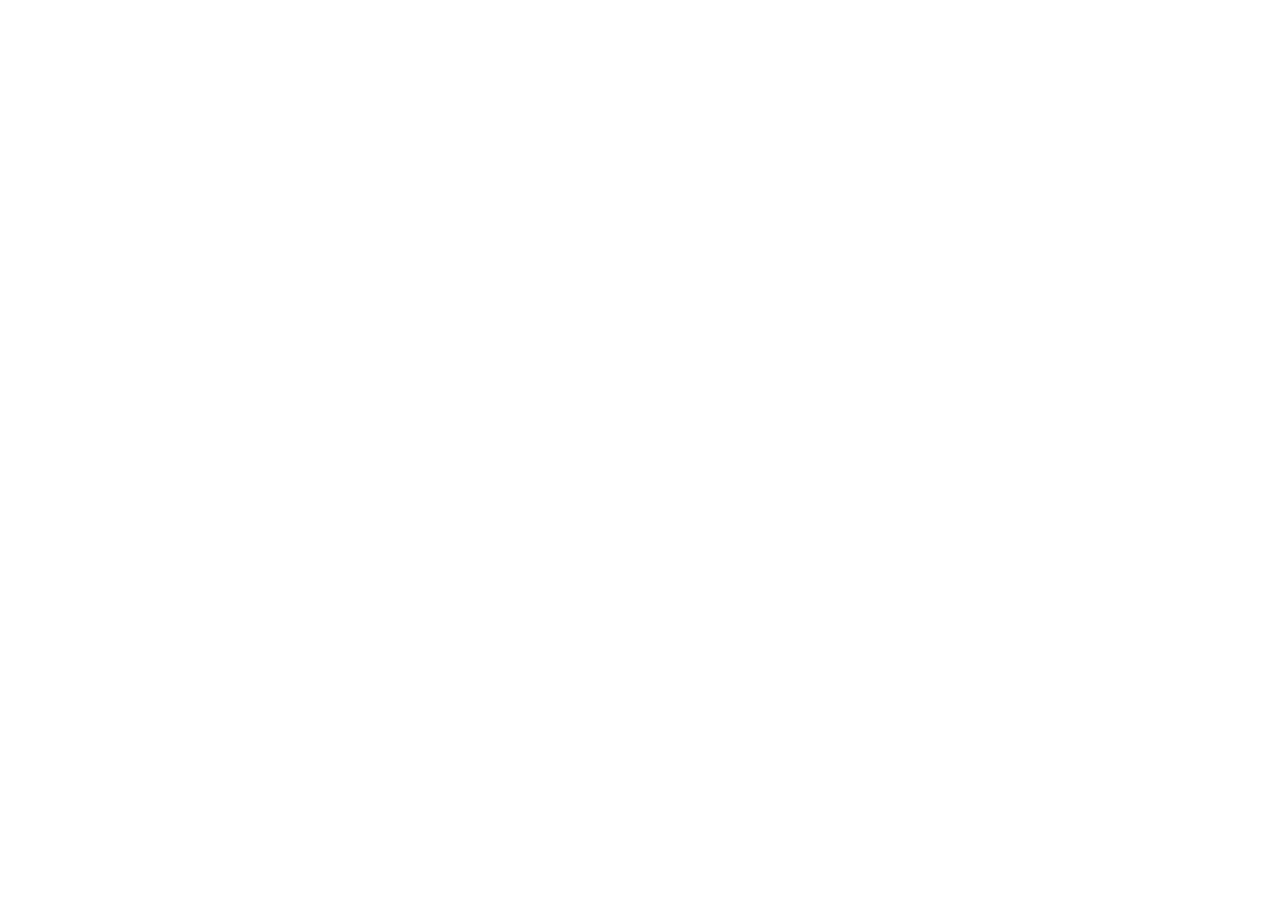
==== commit f14b054a: "루트(index.html) → v2로 리다이렉트 (기존 앱은 index2.html 유지) Co-Authored-By: Claude Opus 4.8 (1M context) <nore" ====
--- a/index.html
+++ b/index.html
@@ -3,78 +3,23 @@
 <head>
   <meta charset="UTF-8" />
   <meta name="viewport" content="width=device-width, initial-scale=1.0" />
+  <meta http-equiv="refresh" content="0; url=https://sewoongkim1.github.io/bible-memorize-church-app-v2/" />
+  <link rel="canonical" href="https://sewoongkim1.github.io/bible-memorize-church-app-v2/" />
+  <title>성경말씀 암송 — 새 주소로 이동</title>
+  <link rel="icon" href="favicon.png" />
   <script>
-    // 야간(다크) 모드: 기본값은 화이트, 사용자가 직접 선택해 저장한 경우만 다크 적용
-    (function () {
-      try {
-        if (localStorage.getItem("theme") === "dark") document.documentElement.classList.add("dark");
-      } catch (e) {}
-    })();
+    // 새 버전(v2)으로 이동. 해시가 있으면 함께 전달.
+    location.replace("https://sewoongkim1.github.io/bible-memorize-church-app-v2/" + (location.hash || ""));
   </script>
-  <title>성경말씀 암송 | 오직 성경, 말씀이 답이다!</title>
-  <meta name="description" content="주의 말씀은 내 발에 등이요 내 길에 빛이니이다" />
-
-  <link rel="icon" href="favicon.png" />
-  <link rel="apple-touch-icon" href="favicon.png" />
-  <link rel="manifest" href="manifest.json" />
-  <meta name="theme-color" content="#1a3a6b" />
-  <meta name="mobile-web-app-capable" content="yes" />
-  <meta name="apple-mobile-web-app-capable" content="yes" />
-  <meta name="apple-mobile-web-app-status-bar-style" content="black-translucent" />
-  <meta name="apple-mobile-web-app-title" content="성경암송" />
-
-  <meta property="og:type" content="website" />
-  <meta property="og:title" content="성경말씀 암송 | 오직 성경, 말씀이 답이다!" />
-  <meta property="og:description" content="주의 말씀은 내 발에 등이요 내 길에 빛이니이다" />
-  <meta property="og:image" content="https://sewoongkim1.github.io/bible-memorize-church-app/og-cover.png" />
-  <meta property="og:image:width" content="1200" />
-  <meta property="og:image:height" content="630" />
-  <meta property="og:url" content="https://sewoongkim1.github.io/bible-memorize-church-app/" />
-  <meta property="og:site_name" content="고척교회 제자양육부 신앙운동팀" />
-  <meta name="twitter:card" content="summary_large_image" />
-
-  <link rel="preconnect" href="https://fonts.googleapis.com" />
-  <link href="https://fonts.googleapis.com/css2?family=Gowun+Batang:wght@400;700&family=Nanum+Myeongjo:wght@400;700;800&family=Noto+Sans+KR:wght@300;400;500;700;800&display=swap" rel="stylesheet" />
-  <link rel="stylesheet" href="style.css?v=20260702a" />
+  <style>
+    body{font-family:"Noto Sans KR",sans-serif;background:#fdf8f0;color:#1a3a6b;
+      text-align:center;padding:56px 20px;line-height:1.6;}
+    a{color:#1a3a6b;font-weight:800;}
+  </style>
 </head>
 <body>
-  <!-- 앱 시작 스플래시 화면 -->
-  <div id="splash">
-    <div class="splash-inner">
-      <img id="splash-logo" src="https://sewoongkim1.github.io/summer-bible/logo3.png" alt="고척교회" />
-      <div class="splash-title">오직 성경, 말씀이 답이다!</div>
-      <div class="splash-sub">주의 말씀은 내 발에 등이요<br>내 길에 빛이니이다</div>
-    </div>
-  </div>
-  <script>
-    window.__splashStart = Date.now(); // 스플래시 최소 노출 시간 계산용
-    // 스플래시 숨기기(콘텐츠 준비되면 app.js가 호출, 못 부르면 최대 4초 뒤 자동)
-    window.hideSplash = function () {
-      var s = document.getElementById("splash");
-      if (!s) return;
-      s.classList.add("hide");
-      setTimeout(function () { if (s && s.parentNode) s.parentNode.removeChild(s); }, 450);
-    };
-    setTimeout(window.hideSplash, 7000); // 안전장치(app.js가 최소 5초 유지 후 닫음)
-  </script>
-
-  <div class="page-header">
-    <div class="logo-wrap">
-      <img src="https://sewoongkim1.github.io/summer-bible/logo3.png" alt="고척교회 로고" />
-      <div class="logo-tagline">
-        <span class="tagline-main">오직 성경, 말씀이 답이다!</span>
-        <span class="tagline-sub">주의 말씀은 내 발에 등이요</span>
-        <span class="tagline-sub">내 길에 빛이니이다.</span>
-        <span class="tagline-sub">시편 119편 105절</span>
-      </div>
-    </div>
-    <p class="hero-subtitle">제자양육부 신앙운동팀</p>
-  </div>
-
-  <main id="app">
-    <p style="text-align:center;padding:40px">불러오는 중...</p>
-  </main>
-
-  <script src="app.js?v=20260702a"></script>
+  <p>📖 성경말씀 암송 앱이 새 주소로 이동했습니다.</p>
+  <p>잠시 후 자동으로 이동합니다…</p>
+  <p><a href="https://sewoongkim1.github.io/bible-memorize-church-app-v2/">여기</a>를 눌러 바로 이동하세요.</p>
 </body>
 </html>
